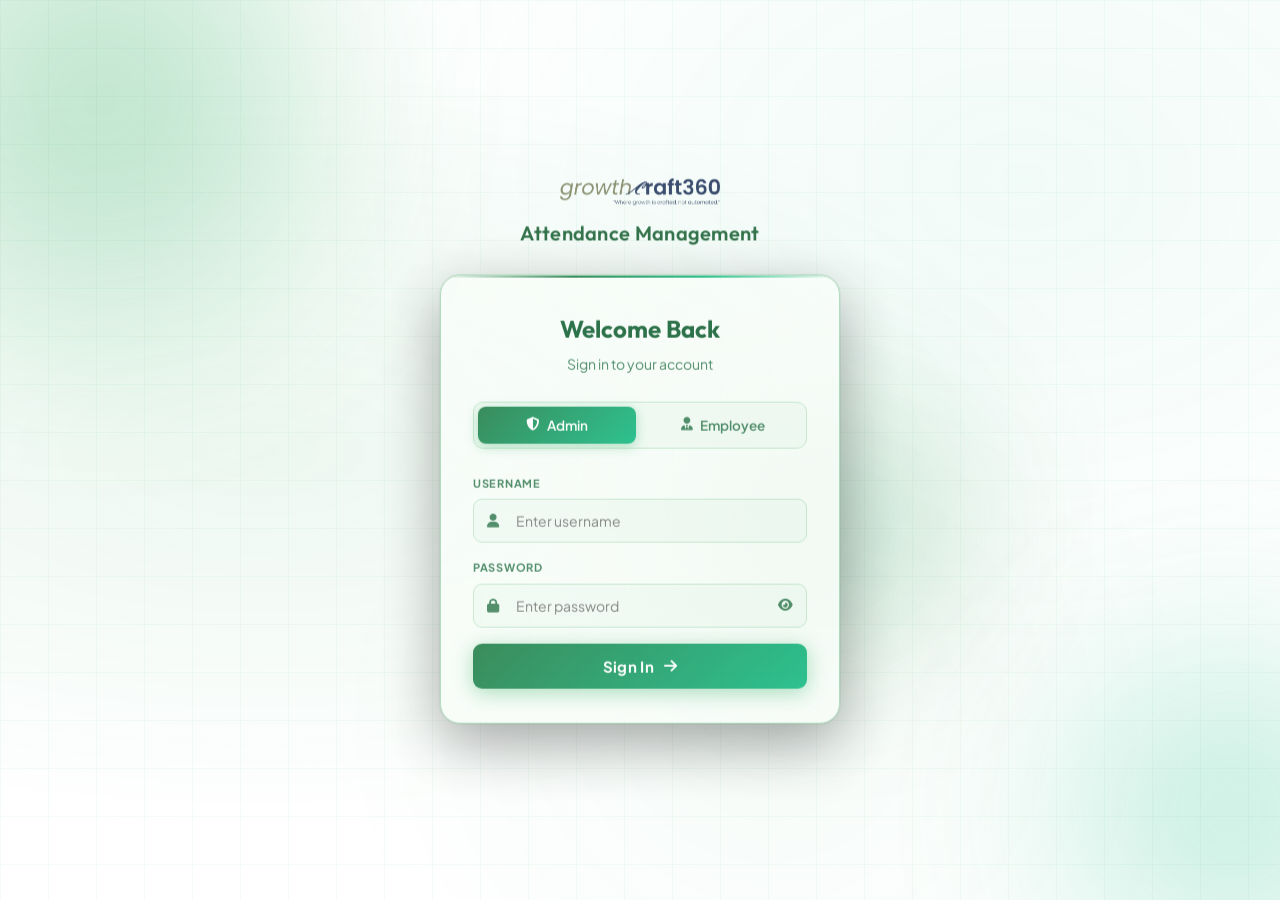
==== frontend/employee.html @ 6c8113cc "fix railway deploy" ====
<!DOCTYPE html>
<html lang="en">
<head>
  <meta charset="UTF-8"/>
  <meta name="viewport" content="width=device-width, initial-scale=1.0"/>
  <title>GrowthCraft360 — Employee Dashboard</title>
  <link rel="stylesheet" href="css/style.css"/>
  <link rel="stylesheet" href="css/dashboard.css"/>
  <link rel="stylesheet" href="css/employee.css"/>
  <link href="https://fonts.googleapis.com/css2?family=Plus+Jakarta+Sans:wght@300;400;500;600;700;800&family=Outfit:wght@400;500;600;700;800&display=swap" rel="stylesheet"/>
  <link rel="stylesheet" href="https://cdnjs.cloudflare.com/ajax/libs/font-awesome/6.5.0/css/all.min.css"/>
</head>
<body>

<div class="app-layout">
  <!-- Sidebar -->
  <aside class="sidebar" id="sidebar">
    <div class="sidebar-header">
      <div class="sidebar-logo">
        <img src="./images/websitelogo.webp" style="width:100%;max-width:150px;object-fit:contain;">
      </div>
      <button class="sidebar-toggle" onclick="toggleSidebar()"><i class="fa-solid fa-bars"></i></button>
    </div>

    <div class="sidebar-user">
      <div class="user-avatar" id="sb-avatar">E</div>
      <div class="user-info">
        <div class="user-name" id="sb-name">Employee</div>
        <div class="user-role"><i class="fa-solid fa-user-tie"></i> <span id="sb-dept">Staff</span></div>
      </div>
    </div>

    <nav class="sidebar-nav">
      <div class="nav-section-label">My Workspace</div>
      <a class="nav-item active" data-page="dashboard" onclick="showPage('dashboard',this)">
        <i class="fa-solid fa-house"></i><span>Dashboard</span>
      </a>
      <a class="nav-item" data-page="attendance" onclick="showPage('attendance',this)">
        <i class="fa-solid fa-clock-rotate-left"></i><span>My Attendance</span>
      </a>
      <a class="nav-item" data-page="leaves" onclick="showPage('leaves',this)">
        <i class="fa-solid fa-calendar-days"></i><span>My Leaves</span>
      </a>
      <a class="nav-item" data-page="profile" onclick="showPage('profile',this)">
        <i class="fa-solid fa-id-card"></i><span>My Profile</span>
      </a>
      <div class="nav-section-label">Account</div>
      <a class="nav-item" onclick="doLogout()">
        <i class="fa-solid fa-right-from-bracket"></i><span>Logout</span>
      </a>
    </nav>
  </aside>

  <!-- Main Content -->
  <div class="main-content">
    <header class="topbar">
      <div class="topbar-left">
        <button class="mobile-menu-btn" onclick="toggleSidebar()"><i class="fa-solid fa-bars"></i></button>
        <div class="page-breadcrumb"><span id="page-title">Dashboard</span></div>
      </div>
      <div class="topbar-right">
        <div class="topbar-date"><i class="fa-regular fa-calendar"></i> <span id="topbar-date"></span></div>
        <div class="topbar-time"><i class="fa-regular fa-clock"></i> <span id="topbar-time"></span></div>
        <div class="topbar-avatar" id="topbar-av">E</div>
      </div>
    </header>

    <div class="content-area">

      <!-- ====== DASHBOARD PAGE ====== -->
      <div class="page active" id="page-dashboard">
        <div class="page-heading">
          <div>
            <h1>Good <span class="heading-accent" id="greeting-time">Morning</span></h1>
            <p id="greeting-name">Welcome back!</p>
          </div>
        </div>

        <!-- Clock-in Card -->
        <div class="clockin-hero">
          <div class="clockin-left">
            <div class="live-clock" id="live-clock">00:00:00</div>
            <div class="live-date" id="live-date"></div>

            <div class="clockin-actions">
              <button class="clock-btn checkin" id="btn-checkin" onclick="doCheckIn()">
                <i class="fa-solid fa-right-to-bracket"></i>
                <span>Check In</span>
              </button>
              <button class="clock-btn checkout disabled" id="btn-checkout" onclick="doCheckOut()">
                <i class="fa-solid fa-right-from-bracket"></i>
                <span>Check Out</span>
              </button>
            </div>

            <div class="break-actions">
              <button class="break-btn start-break disabled" id="btn-lunch-in" onclick="doLunchIn()" style="background:#f59e0b;border-color:#f59e0b;color:#fff">
                <i class="fa-solid fa-utensils"></i> Lunch In
              </button>
              <button class="break-btn end-break disabled" id="btn-lunch-out" onclick="doLunchOut()" style="background:#22c55e;border-color:#22c55e;color:#fff">
                <i class="fa-solid fa-utensils"></i> Lunch Out
              </button>
            </div>


          </div>

          <div class="clockin-right">
            <div class="today-stats">
              <div class="today-stat">
                <i class="fa-solid fa-right-to-bracket"></i>
                <div>
                  <div class="ts-label">Check In</div>
                  <div class="ts-value" id="today-checkin">—</div>
                </div>
              </div>
              <div class="today-stat">
                <i class="fa-solid fa-right-from-bracket"></i>
                <div>
                  <div class="ts-label">Check Out</div>
                  <div class="ts-value" id="today-checkout">—</div>
                </div>
              </div>
              <div class="today-stat">
                <i class="fa-solid fa-utensils" style="color:#f59e0b"></i>
                <div>
                  <div class="ts-label">Lunch In</div>
                  <div class="ts-value" id="today-lunch-in">—</div>
                </div>
              </div>
              <div class="today-stat">
                <i class="fa-solid fa-utensils" style="color:#22c55e"></i>
                <div>
                  <div class="ts-label">Lunch Out</div>
                  <div class="ts-value" id="today-lunch-out">—</div>
                </div>
              </div>
              <div class="today-stat">
                <i class="fa-solid fa-business-time"></i>
                <div>
                  <div class="ts-label">Working Hours</div>
                  <div class="ts-value" id="today-hours">0h 0m</div>
                </div>
              </div>
            </div>

            <div class="status-pill-wrap">
              <div class="status-pill" id="status-pill">
                <span class="status-dot"></span>
                <span id="status-text">Not Checked In</span>
              </div>
            </div>
          </div>
        </div>

        <!-- This Month Stats -->
        <div class="stats-row">
          <div class="stat-card" style="--accent:#6366f1">
            <div class="stat-icon"><i class="fa-solid fa-calendar-check"></i></div>
            <div class="stat-body">
              <div class="stat-value" id="month-present">0</div>
              <div class="stat-label">Days Present</div>
            </div>
          </div>
          <div class="stat-card" style="--accent:#ef4444">
            <div class="stat-icon"><i class="fa-solid fa-calendar-xmark"></i></div>
            <div class="stat-body">
              <div class="stat-value" id="month-absent">0</div>
              <div class="stat-label">Days Absent</div>
            </div>
          </div>
          <div class="stat-card" style="--accent:#22c55e">
            <div class="stat-icon"><i class="fa-solid fa-clock"></i></div>
            <div class="stat-body">
              <div class="stat-value" id="month-hours">0h</div>
              <div class="stat-label">Total Hours</div>
            </div>
          </div>
          <div class="stat-card" style="--accent:#f59e0b">
            <div class="stat-icon"><i class="fa-solid fa-umbrella-beach"></i></div>
            <div class="stat-body">
              <div class="stat-value" id="month-leaves">0</div>
              <div class="stat-label">Leaves Taken</div>
            </div>
          </div>
        </div>

        <!-- Recent attendance -->
        <div class="card">
          <div class="dash-card-header"><h3>Recent Attendance (Last 7 Days)</h3></div>
          <div class="table-wrap">
            <table class="data-table">
              <thead><tr><th>Date</th><th>Check In</th><th>Check Out</th><th>Lunch In</th><th>Lunch Out</th><th>Total Hours</th><th>Status</th></tr></thead>
              <tbody id="emp-recent-att"></tbody>
            </table>
          </div>
        </div>
      </div>

      <!-- ====== MY ATTENDANCE PAGE ====== -->
      <div class="page" id="page-attendance">
        <div class="page-heading">
          <h1>My <span class="heading-accent">Attendance</span></h1>
          <button class="btn-outline" onclick="exportMyAttendance()"><i class="fa-solid fa-download"></i> Export</button>
        </div>
        <div class="toolbar">
          <input type="date" class="date-input" id="my-att-from"/>
          <span style="color:var(--text-muted)">to</span>
          <input type="date" class="date-input" id="my-att-to"/>
          <button class="btn-outline" onclick="renderMyAttendance()">Filter</button>
          <button class="btn-outline" onclick="resetMyAttFilter()">Reset</button>
        </div>
        <div class="card">
          <div class="table-wrap">
            <table class="data-table">
              <thead><tr><th>Date</th><th>Day</th><th>Check In</th><th>Check Out</th><th>Lunch In</th><th>Lunch Out</th><th>Net Hours</th><th>Status</th></tr></thead>
              <tbody id="my-att-tbody"></tbody>
            </table>
          </div>
        </div>
      </div>

      <!-- ====== MY LEAVES PAGE ====== -->
      <div class="page" id="page-leaves">
        <div class="page-heading">
          <h1>My <span class="heading-accent">Leaves</span></h1>
          <button class="btn-primary" onclick="openLeaveModal()"><i class="fa-solid fa-plus"></i> Apply Leave</button>
        </div>

        <div class="leave-summary-cards">
          <div class="leave-summary-card paid">
            <div class="lsc-icon"><i class="fa-solid fa-sack-dollar"></i></div>
            <div><div class="lsc-val" id="paid-leaves-taken">0</div><div class="lsc-lbl">Paid Leaves Used</div></div>
          </div>
          <div class="leave-summary-card unpaid">
            <div class="lsc-icon"><i class="fa-solid fa-sack-xmark"></i></div>
            <div><div class="lsc-val" id="unpaid-leaves-taken">0</div><div class="lsc-lbl">Unpaid Leaves Used</div></div>
          </div>
          <div class="leave-summary-card pending">
            <div class="lsc-icon"><i class="fa-solid fa-hourglass-half"></i></div>
            <div><div class="lsc-val" id="pending-leaves-count">0</div><div class="lsc-lbl">Pending Requests</div></div>
          </div>
        </div>

        <div class="card">
          <div class="table-wrap">
            <table class="data-table">
              <thead><tr><th>Type</th><th>From</th><th>To</th><th>Days</th><th>Reason</th><th>Applied On</th><th>Status</th></tr></thead>
              <tbody id="my-leaves-tbody"></tbody>
            </table>
          </div>
        </div>
      </div>

      <!-- ====== PROFILE PAGE ====== -->
      <div class="page" id="page-profile">
        <div class="page-heading">
          <h1>My <span class="heading-accent">Profile</span></h1>
        </div>
        <div class="profile-card">
          <div class="profile-avatar-section">
            <div class="profile-avatar" id="profile-av">E</div>
            <div class="profile-name" id="profile-name">—</div>
            <div class="profile-dept" id="profile-dept">—</div>
          </div>
          <div class="profile-details">
            <div class="profile-row"><span class="pr-label"><i class="fa-solid fa-user"></i> Username</span><span class="pr-value" id="profile-username">—</span></div>
            <div class="profile-row"><span class="pr-label"><i class="fa-solid fa-envelope"></i> Email</span><span class="pr-value" id="profile-email">—</span></div>
            <div class="profile-row"><span class="pr-label"><i class="fa-solid fa-building"></i> Department</span><span class="pr-value" id="profile-dept2">—</span></div>
            <div class="profile-row"><span class="pr-label"><i class="fa-solid fa-indian-rupee-sign"></i> Salary</span><span class="pr-value" id="profile-salary">—</span></div>
            <div class="profile-row"><span class="pr-label"><i class="fa-solid fa-calendar"></i> Join Date</span><span class="pr-value" id="profile-join">—</span></div>
          </div>
        </div>

        <!-- Document Upload Section -->
        <div class="card doc-upload-card" style="margin-top:20px">
          <div class="dash-card-header" style="margin-bottom:20px">
            <h3><i class="fa-solid fa-folder-open" style="color:var(--primary-light);margin-right:8px"></i>My Documents</h3>
            <span style="font-size:12px;color:var(--text-muted)">Upload your verification documents</span>
          </div>
          <div class="doc-upload-grid">
            <div class="doc-upload-item" id="doc-aadhar">
              <div class="doc-icon"><i class="fa-solid fa-id-card"></i></div>
              <div class="doc-info">
                <div class="doc-label">Aadhaar Card</div>
                <div class="doc-status" id="status-aadhar">Not uploaded</div>
              </div>
              <div class="doc-actions">
                <label class="doc-upload-btn" for="file-aadhar"><i class="fa-solid fa-upload"></i> Upload</label>
                <input type="file" id="file-aadhar" accept=".pdf,.jpg,.jpeg,.png" style="display:none" onchange="uploadDocument('aadhar', this)"/>
                <a class="doc-view-btn" id="view-aadhar" href="#" target="_blank" style="display:none"><i class="fa-solid fa-eye"></i> View</a>
              </div>
            </div>
            <div class="doc-upload-item" id="doc-pan">
              <div class="doc-icon"><i class="fa-solid fa-credit-card"></i></div>
              <div class="doc-info">
                <div class="doc-label">PAN Card</div>
                <div class="doc-status" id="status-pan">Not uploaded</div>
              </div>
              <div class="doc-actions">
                <label class="doc-upload-btn" for="file-pan"><i class="fa-solid fa-upload"></i> Upload</label>
                <input type="file" id="file-pan" accept=".pdf,.jpg,.jpeg,.png" style="display:none" onchange="uploadDocument('pan', this)"/>
                <a class="doc-view-btn" id="view-pan" href="#" target="_blank" style="display:none"><i class="fa-solid fa-eye"></i> View</a>
              </div>
            </div>
            <div class="doc-upload-item" id="doc-marksheet">
              <div class="doc-icon"><i class="fa-solid fa-graduation-cap"></i></div>
              <div class="doc-info">
                <div class="doc-label">Graduation Marksheet</div>
                <div class="doc-status" id="status-marksheet">Not uploaded</div>
              </div>
              <div class="doc-actions">
                <label class="doc-upload-btn" for="file-marksheet"><i class="fa-solid fa-upload"></i> Upload</label>
                <input type="file" id="file-marksheet" accept=".pdf,.jpg,.jpeg,.png" style="display:none" onchange="uploadDocument('marksheet', this)"/>
                <a class="doc-view-btn" id="view-marksheet" href="#" target="_blank" style="display:none"><i class="fa-solid fa-eye"></i> View</a>
              </div>
            </div>
            <div class="doc-upload-item" id="doc-passbook">
              <div class="doc-icon"><i class="fa-solid fa-book-open"></i></div>
              <div class="doc-info">
                <div class="doc-label">Bank Passbook</div>
                <div class="doc-status" id="status-passbook">Not uploaded</div>
              </div>
              <div class="doc-actions">
                <label class="doc-upload-btn" for="file-passbook"><i class="fa-solid fa-upload"></i> Upload</label>
                <input type="file" id="file-passbook" accept=".pdf,.jpg,.jpeg,.png" style="display:none" onchange="uploadDocument('passbook', this)"/>
                <a class="doc-view-btn" id="view-passbook" href="#" target="_blank" style="display:none"><i class="fa-solid fa-eye"></i> View</a>
              </div>
            </div>
          </div>
          <p style="font-size:11.5px;color:var(--text-muted);margin-top:16px"><i class="fa-solid fa-circle-info"></i> Accepted formats: PDF, JPG, PNG. Max 5MB per file.</p>
        </div>
      </div>

    </div>
  </div>
</div>

<!-- Leave Application Modal -->
<div class="modal-overlay" id="leave-modal">
  <div class="modal">
    <div class="modal-header">
      <h3>Apply for Leave</h3>
      <button class="modal-close" onclick="closeModal('leave-modal')"><i class="fa-solid fa-xmark"></i></button>
    </div>
    <div class="modal-body">
      <div class="form-row">
        <div class="form-group">
          <label>Leave Type *</label>
          <select class="form-input" id="leave-type">
            <option value="paid">Paid Leave</option>
            <option value="unpaid">Unpaid Leave</option>
            <option value="sick">Sick Leave</option>
            <option value="casual">Casual Leave</option>
          </select>
        </div>
        <div class="form-group">
          <label>From Date *</label>
          <input type="date" class="form-input" id="leave-from" oninput="calcLeaveDays()"/>
        </div>
      </div>
      <div class="form-row">
        <div class="form-group">
          <label>To Date *</label>
          <input type="date" class="form-input" id="leave-to" oninput="calcLeaveDays()"/>
        </div>
        <div class="form-group">
          <label>Total Days</label>
          <input type="text" class="form-input" id="leave-days" readonly placeholder="Auto calculated"/>
        </div>
      </div>
      <div class="form-group">
        <label>Reason *</label>
        <textarea class="form-input" id="leave-reason" rows="3" placeholder="Briefly describe your reason..."></textarea>
      </div>
    </div>
    <div class="modal-footer">
      <button class="btn-outline" onclick="closeModal('leave-modal')">Cancel</button>
      <button class="btn-primary" onclick="submitLeave()">Submit Request</button>
    </div>
  </div>
</div>

<div class="toast" id="toast"></div>

<script src="js/db.js"></script>
<script src="js/employee.js"></script>
</body>
</html>
---- frontend/css/style.css ----
@import url('https://fonts.googleapis.com/css2?family=Plus+Jakarta+Sans:wght@300;400;500;600;700;800&family=Outfit:wght@400;500;600;700;800&display=swap');

*, *::before, *::after { margin: 0; padding: 0; box-sizing: border-box; }

:root {
  /* ── Brand ── */
  --brand-forest:  #113023;
  --brand-green:   #1c7a43;
  --brand-emerald: #10b981;
  --brand-mint:    #4ade80;

  /* ── Surfaces (built on #113023) ── */
  --bg:       #ffffff;
  --surface:  #f8fdf9;
  --surface2: #f0faf3;
  --surface3: #e6f7ec;
  --border:   #c3e6cb;
  --border2:  #a8d5b5;

  /* ── Primary accent ── */
  --primary:       #1c7a43;
  --primary-light: #4ade80;
  --primary-dim:   rgba(28,122,67,0.18);
  --primary-glow:  rgba(28,122,67,0.28);

  /* ── Semantic colors ── */
  --green:     #22c55e;
  --green-dim: rgba(34,197,94,0.13);
  --red:       #f87171;
  --red-dim:   rgba(248,113,113,0.13);
  --yellow:    #fbbf24;
  --yellow-dim:rgba(251,191,36,0.13);
  --cyan:      #34d399;
  --blue:      #60a5fa;
  --blue-dim:  rgba(96,165,250,0.13);
  --orange:    #fb923c;

  /* ── Typography — #fff as base ── */
  --text:       #0d5c2e;
  --text-muted: #3a7d55;
  --text-soft:  #2d6e45;

  /* ── Shape ── */
  --radius:    14px;
  --radius-sm: 9px;

  /* ── Shadows ── */
  --shadow:       0 4px 24px rgba(0,0,0,0.55);
  --shadow-sm:    0 2px 8px rgba(0,0,0,0.35);
  --shadow-green: 0 4px 20px rgba(28,122,67,0.4);

  /* ── Fonts ── */
  --font-display: 'Outfit', sans-serif;
  --font-body:    'Plus Jakarta Sans', sans-serif;
  --sidebar-w:    248px;
}

html { font-size: 15px; }

body {
  font-family: var(--font-body);
  background: var(--bg);
  color: var(--text);
  line-height: 1.6;
  -webkit-font-smoothing: antialiased;
}

::-webkit-scrollbar { width: 5px; height: 5px; }
::-webkit-scrollbar-track { background: transparent; }
::-webkit-scrollbar-thumb { background: var(--border2); border-radius: 3px; }
::-webkit-scrollbar-thumb:hover { background: var(--primary); }

/* ── Buttons ── */
.btn-primary {
  display: inline-flex; align-items: center; gap: 8px;
  background: linear-gradient(135deg, var(--brand-green), var(--brand-emerald));
  color: #fff; border: none; padding: 10px 20px; border-radius: var(--radius-sm);
  font-family: var(--font-body); font-size: 13.5px; font-weight: 600;
  cursor: pointer; transition: all 0.2s;
  box-shadow: 0 2px 12px rgba(28,122,67,0.35);
}
.btn-primary:hover { transform: translateY(-1px); box-shadow: var(--shadow-green); filter: brightness(1.1); }

.btn-outline {
  display: inline-flex; align-items: center; gap: 8px;
  background: transparent; color: var(--text-soft);
  border: 1px solid var(--border2); padding: 9px 18px; border-radius: var(--radius-sm);
  font-family: var(--font-body); font-size: 13.5px; font-weight: 500;
  cursor: pointer; transition: all 0.2s;
}
.btn-outline:hover { background: var(--surface2); color: var(--text); border-color: var(--primary); }
.btn-sm { padding: 6px 12px !important; font-size: 12px !important; }

/* ── Forms ── */
.form-input {
  width: 100%; background: var(--surface2); border: 1px solid var(--border);
  color: var(--text); padding: 10px 14px; border-radius: var(--radius-sm);
  font-family: var(--font-body); font-size: 13.5px; outline: none; transition: border 0.2s;
}
.form-input:focus { border-color: var(--primary); box-shadow: 0 0 0 3px var(--primary-dim); }
textarea.form-input { resize: vertical; min-height: 80px; }
select.form-input { cursor: pointer; }

.form-group { margin-bottom: 16px; }
.form-group label { display: block; font-size: 11px; font-weight: 700; color: var(--text-muted); text-transform: uppercase; letter-spacing: 0.7px; margin-bottom: 7px; }
.form-row { display: grid; grid-template-columns: 1fr 1fr; gap: 16px; }

/* ── Card ── */
.card {
  background: var(--surface); border: 1px solid var(--border);
  border-radius: var(--radius); padding: 24px; margin-bottom: 20px;
}

/* ── Table ── */
.table-wrap { overflow-x: auto; }
.data-table { width: 100%; border-collapse: collapse; font-size: 13.5px; }
.data-table th {
  background: var(--surface2); color: var(--text-muted);
  padding: 11px 14px; text-align: left; font-size: 11px;
  text-transform: uppercase; letter-spacing: 0.7px; font-weight: 700; white-space: nowrap;
}
.data-table th:first-child { border-radius: 8px 0 0 8px; }
.data-table th:last-child  { border-radius: 0 8px 8px 0; }
.data-table td { padding: 13px 14px; border-bottom: 1px solid var(--border); vertical-align: middle; color: var(--text); }
.data-table tr:last-child td { border-bottom: none; }
.data-table tr:hover td { background: rgba(28,122,67,0.05); }
.data-table .empty-row td { text-align: center; color: var(--text-muted); padding: 40px; font-size: 14px; }

/* ── Badges ── */
.badge {
  display: inline-flex; align-items: center; gap: 5px;
  padding: 4px 10px; border-radius: 20px;
  font-size: 11.5px; font-weight: 600; white-space: nowrap;
}
.badge-present  { background: var(--green-dim);   color: var(--green); }
.badge-absent   { background: var(--red-dim);     color: var(--red); }
.badge-pending  { background: var(--yellow-dim);  color: var(--yellow); }
.badge-approved { background: var(--green-dim);   color: var(--green); }
.badge-rejected { background: var(--red-dim);     color: var(--red); }
.badge-paid     { background: var(--primary-dim); color: var(--primary-light); }
.badge-unpaid   { background: var(--red-dim);     color: var(--red); }
.badge-sick     { background: rgba(52,211,153,0.13); color: var(--cyan); }
.badge-casual   { background: var(--yellow-dim);  color: var(--yellow); }
.badge-late     { background: var(--yellow-dim);  color: var(--yellow); }
.badge-half     { background: var(--blue-dim);    color: var(--blue); }

/* ── Toolbar ── */
.toolbar { display: flex; align-items: center; gap: 12px; flex-wrap: wrap; margin-bottom: 20px; }
.search-wrap {
  display: flex; align-items: center; gap: 10px;
  background: var(--surface); border: 1px solid var(--border);
  border-radius: var(--radius-sm); padding: 9px 14px; flex: 1; min-width: 200px;
  transition: border-color 0.2s;
}
.search-wrap:focus-within { border-color: var(--primary); box-shadow: 0 0 0 3px var(--primary-dim); }
.search-wrap i { color: var(--text-muted); font-size: 13px; }
.search-wrap input { background: transparent; border: none; color: var(--text); outline: none; font-family: var(--font-body); font-size: 13.5px; width: 100%; }
.search-wrap input::placeholder { color: var(--text-muted); }
.filter-sel  { background: var(--surface); border: 1px solid var(--border); color: var(--text); padding: 9px 14px; border-radius: var(--radius-sm); font-family: var(--font-body); font-size: 13.5px; outline: none; cursor: pointer; }
.filter-sel:focus { border-color: var(--primary); }
.date-input  { background: var(--surface); border: 1px solid var(--border); color: var(--text); padding: 9px 14px; border-radius: var(--radius-sm); font-family: var(--font-body); font-size: 13.5px; outline: none; }
.date-input:focus { border-color: var(--primary); }

/* ── Modal ── */
.modal-overlay {
  display: none; position: fixed; inset: 0;
  background: rgba(0,0,0,0.8); backdrop-filter: blur(8px);
  z-index: 1000; align-items: center; justify-content: center;
}
.modal-overlay.open { display: flex; }
.modal {
  background: var(--surface); border: 1px solid var(--border2);
  border-radius: 18px; width: 520px; max-width: 95vw;
  max-height: 90vh; overflow-y: auto;
  animation: modalIn 0.25s ease;
  box-shadow: 0 20px 60px rgba(0,0,0,0.65), 0 0 0 1px rgba(28,122,67,0.12);
}
@keyframes modalIn { from { opacity:0; transform: scale(0.94) translateY(10px); } to { opacity:1; transform: scale(1) translateY(0); } }
.modal-header { display: flex; align-items: center; justify-content: space-between; padding: 20px 24px; border-bottom: 1px solid var(--border); }
.modal-header h3 { font-family: var(--font-display); font-size: 17px; font-weight: 700; color: var(--text); }
.modal-close { background: var(--surface2); border: none; color: var(--text-muted); width: 32px; height: 32px; border-radius: 50%; cursor: pointer; font-size: 14px; transition: all 0.2s; }
.modal-close:hover { background: var(--red-dim); color: var(--red); }
.modal-body { padding: 24px; }
.modal-footer { display: flex; gap: 10px; justify-content: flex-end; padding: 16px 24px; border-top: 1px solid var(--border); }

/* ── Toast ── */
.toast {
  position: fixed; bottom: 28px; right: 28px;
  background: var(--surface3); border: 1px solid var(--border2);
  color: var(--text); padding: 14px 20px; border-radius: 12px;
  font-size: 14px; font-weight: 500;
  transform: translateY(20px); opacity: 0; pointer-events: none;
  transition: all 0.3s; z-index: 9999;
  display: flex; align-items: center; gap: 10px;
  box-shadow: 0 8px 30px rgba(0,0,0,0.45);
}
.toast.show { transform: translateY(0); opacity: 1; }
.toast.success { border-left: 3px solid var(--green); }
.toast.error   { border-left: 3px solid var(--red); }
.toast.info    { border-left: 3px solid var(--primary-light); }

/* ── Action buttons ── */
.action-btns { display: flex; gap: 6px; }
.action-btn {
  width: 30px; height: 30px; border-radius: 6px; border: none;
  display: flex; align-items: center; justify-content: center;
  cursor: pointer; font-size: 12px; transition: all 0.2s;
}
.action-btn.edit    { background: var(--primary-dim);  color: var(--primary-light); }
.action-btn.edit:hover    { background: var(--primary); color: #fff; }
.action-btn.delete  { background: var(--red-dim);      color: var(--red); }
.action-btn.delete:hover  { background: var(--red);    color: #fff; }
.action-btn.approve { background: var(--green-dim);    color: var(--green); }
.action-btn.approve:hover { background: var(--green);  color: #fff; }
.action-btn.reject  { background: var(--red-dim);      color: var(--red); }
.action-btn.reject:hover  { background: var(--red);    color: #fff; }

@keyframes fadeSlide { from { opacity: 0; transform: translateY(12px); } to { opacity: 1; transform: translateY(0); } }

@media (max-width: 768px) { .form-row { grid-template-columns: 1fr; } }
---- frontend/css/dashboard.css ----
/* Layout */
.app-layout { display: flex; height: 100vh; overflow: hidden; }

/* Sidebar */
.sidebar {
  width: var(--sidebar-w); min-width: var(--sidebar-w);
  background: #0d5c2e;
  border-right: 1px solid rgba(0,0,0,0.1);
  display: flex; flex-direction: column;
  transition: width 0.3s ease, min-width 0.3s ease;
  overflow: hidden; z-index: 100;
  position: relative;
}

/* Sidebar green accent top bar */
.sidebar::before {
  content: '';
  position: absolute;
  top: 0; left: 0; right: 0;
  height: 2px;
  background: linear-gradient(90deg, var(--primary), var(--brand-emerald));
  z-index: 1;
}

.sidebar.collapsed { width: 68px; min-width: 68px; }
.sidebar.collapsed .sidebar-logo span,
.sidebar.collapsed .user-info,
.sidebar.collapsed .nav-section-label,
.sidebar.collapsed .nav-item span,
.sidebar.collapsed .nav-badge { display: none; }
.sidebar.collapsed .nav-item { justify-content: center; padding: 12px; }
.sidebar.collapsed .sidebar-user { padding: 12px; justify-content: center; }

.sidebar-header {
  display: flex; align-items: center; justify-content: space-between;
  padding: 16px; border-bottom: 1px solid rgba(255,255,255,0.07);
  min-height: 68px;
}
.sidebar-logo {
  display: flex; align-items: center; gap: 10px;
  font-family: var(--font-display); font-size: 17px; font-weight: 800;
  color: var(--primary-light);
  flex: 1; overflow: hidden;
}
.sidebar-logo img { width: 100%; max-width: 150px; display: block; object-fit: contain; }
.sidebar-toggle {
  background: transparent; border: none; color: rgba(255,255,255,0.5);
  cursor: pointer; padding: 7px; border-radius: 7px; font-size: 14px;
  transition: all 0.2s; flex-shrink: 0;
}
.sidebar-toggle:hover { background: rgba(255,255,255,0.1); color: #fff; }

.sidebar-user {
  display: flex; align-items: center; gap: 12px;
  padding: 14px 16px; border-bottom: 1px solid rgba(255,255,255,0.07);
}
.user-avatar {
  width: 38px; height: 38px; min-width: 38px;
  background: linear-gradient(135deg, var(--primary), var(--brand-emerald));
  border-radius: 10px; display: flex; align-items: center; justify-content: center;
  font-family: var(--font-display); font-size: 15px; font-weight: 700; color: #fff;
  box-shadow: 0 3px 10px rgba(28,122,67,0.4);
}
.user-name { font-size: 13.5px; font-weight: 700; color: #fff; white-space: nowrap; overflow: hidden; text-overflow: ellipsis; max-width: 140px; }
.user-role { font-size: 11px; color: rgba(255,255,255,0.48); display: flex; align-items: center; gap: 5px; margin-top: 2px; }
.user-role i { color: var(--primary-light); }

.sidebar-nav { flex: 1; overflow-y: auto; padding: 12px 10px; display: flex; flex-direction: column; gap: 2px; }
.nav-section-label { font-size: 10px; font-weight: 700; text-transform: uppercase; letter-spacing: 1.2px; color: rgba(255,255,255,0.35); padding: 12px 10px 5px; margin-top: 4px; white-space: nowrap; }
.nav-item {
  display: flex; align-items: center; gap: 12px;
  padding: 10px 12px; border-radius: 10px;
  color: rgba(255,255,255,0.55); font-size: 13.5px; font-weight: 500;
  cursor: pointer; transition: all 0.2s; text-decoration: none;
  white-space: nowrap; position: relative;
}
.nav-item:hover { background: rgba(255,255,255,0.07); color: #fff; }
.nav-item.active {
  background: rgba(74,222,128,0.15);
  color: var(--primary-light);
  font-weight: 600;
  border-left: 2px solid var(--primary-light);
  padding-left: 10px;
}
.nav-item i { width: 18px; text-align: center; font-size: 14px; flex-shrink: 0; }
.nav-badge {
  margin-left: auto;
  background: rgba(74,222,128,0.15); color: var(--primary-light);
  font-size: 10px; font-weight: 700; padding: 2px 7px; border-radius: 10px; min-width: 20px; text-align: center;
}
.nav-badge.pending-badge { background: var(--yellow-dim); color: var(--yellow); }

/* Sidebar bottom branding */
.sidebar-bottom {
  padding: 14px 16px;
  border-top: 1px solid rgba(255,255,255,0.07);
  font-size: 11px;
  color: rgba(255,255,255,0.35);
  text-align: center;
}
.sidebar-bottom span { color: var(--primary-light); font-weight: 600; }

/* Main Content */
.main-content { flex: 1; display: flex; flex-direction: column; overflow: hidden; }

.topbar {
  display: flex; align-items: center; justify-content: space-between;
  padding: 0 24px; height: 68px; min-height: 68px;
  background: var(--surface); border-bottom: 1px solid var(--border);
}
.topbar-left { display: flex; align-items: center; gap: 14px; }
.mobile-menu-btn { display: none; background: transparent; border: none; color: var(--text-muted); cursor: pointer; font-size: 18px; }
.page-breadcrumb { font-family: var(--font-display); font-size: 16px; font-weight: 700; color: #fff; }
.topbar-right { display: flex; align-items: center; gap: 16px; }
.topbar-date, .topbar-time {
  display: flex; align-items: center; gap: 7px;
  font-size: 13px; color: var(--text-soft);
  background: var(--surface2); padding: 6px 12px; border-radius: 8px;
  border: 1px solid var(--border);
}
.topbar-date i, .topbar-time i { color: var(--primary-light); }
.topbar-avatar {
  width: 36px; height: 36px;
  background: linear-gradient(135deg, var(--primary), var(--brand-emerald));
  border-radius: 10px; display: flex; align-items: center; justify-content: center;
  font-family: var(--font-display); font-size: 14px; font-weight: 700; color: #fff; cursor: pointer;
  box-shadow: 0 2px 8px rgba(22,163,74,0.3);
  transition: transform 0.2s;
}
.topbar-avatar:hover { transform: scale(1.05); }

.content-area { flex: 1; overflow-y: auto; padding: 28px; background: var(--bg); }

/* Pages */
.page { display: none; animation: fadeSlide 0.3s ease; }
.page.active { display: block; }

.page-heading {
  display: flex; align-items: flex-start; justify-content: space-between;
  margin-bottom: 28px; gap: 16px;
}
.page-heading h1 { font-family: var(--font-display); font-size: 24px; font-weight: 800; line-height: 1.2; color: #0d5c2e; }
.heading-accent { color: var(--primary-light); }
.page-heading p { color: var(--text-muted); font-size: 13.5px; margin-top: 4px; }

/* Stats Row */
.stats-row {
  display: grid; grid-template-columns: repeat(4, 1fr);
  gap: 16px; margin-bottom: 24px;
}
.stats-row.mini .stat-card { padding: 14px 18px; }
.stat-card {
  background: var(--surface); border: 1px solid var(--border);
  border-radius: var(--radius); padding: 20px;
  display: flex; align-items: center; gap: 16px;
  border-left: 3px solid var(--accent, var(--primary));
  transition: transform 0.2s, box-shadow 0.2s;
  position: relative; overflow: hidden;
}
.stat-card::after {
  content: '';
  position: absolute; top: 0; right: 0;
  width: 80px; height: 80px;
  background: radial-gradient(circle at top right, rgba(from var(--accent, #16a34a) r g b / 0.06) 0%, transparent 70%);
  pointer-events: none;
}
.stat-card:hover { transform: translateY(-2px); box-shadow: var(--shadow); }
.stat-icon {
  width: 48px; height: 48px; border-radius: 12px;
  background-color: color-mix(in srgb, var(--accent, var(--primary)) 12%, transparent);
  display: flex; align-items: center; justify-content: center;
  font-size: 20px; color: var(--accent, var(--primary));
  flex-shrink: 0;
}
.stat-value { font-family: var(--font-display); font-size: 28px; font-weight: 800; line-height: 1; }
.stat-label { font-size: 12px; color: var(--text-muted); margin-top: 5px; font-weight: 500; }
.stat-trend { margin-left: auto; font-size: 14px; }
.stat-trend.up { color: var(--green); }
.stat-trend.down { color: var(--red); }

/* Dashboard Grid */
.dashboard-grid {
  display: grid;
  grid-template-columns: 1fr 280px;
  grid-template-rows: auto auto;
  gap: 20px;
}
.dash-card { background: var(--surface); border: 1px solid var(--border); border-radius: var(--radius); padding: 22px; }
.dash-card.wide { grid-column: 1; grid-row: 1 / span 2; }
.dash-card-header { display: flex; align-items: center; justify-content: space-between; margin-bottom: 18px; }
.dash-card-header h3 { font-family: var(--font-display); font-size: 15px; font-weight: 700; }
.dash-card-header span { font-size: 12px; color: var(--text-muted); }

/* Donut chart */
.donut-wrap { position: relative; width: 140px; height: 140px; margin: 0 auto 16px; }
.donut { transform: rotate(-90deg); }
.donut-bg { fill: none; stroke: var(--surface2); stroke-width: 12; }
.donut-fill { fill: none; stroke: var(--primary); stroke-width: 12; stroke-linecap: round; transition: stroke-dasharray 1s ease; }
.donut-center { position: absolute; inset: 0; display: flex; flex-direction: column; align-items: center; justify-content: center; }
.donut-pct { font-family: var(--font-display); font-size: 24px; font-weight: 800; color: var(--primary-light); }
.donut-sub { font-size: 11px; color: var(--text-muted); }
.donut-legend { display: flex; justify-content: center; gap: 20px; }
.leg-item { display: flex; align-items: center; gap: 6px; font-size: 12px; color: var(--text-muted); }
.leg-dot { width: 8px; height: 8px; border-radius: 2px; }
.leg-dot.present { background: var(--primary); }
.leg-dot.absent { background: var(--red); }

/* Activity list */
.activity-list { display: flex; flex-direction: column; gap: 8px; }
.activity-item {
  display: flex; align-items: center; justify-content: space-between;
  padding: 10px 12px; background: var(--surface2); border-radius: 10px;
  font-size: 13px; border: 1px solid var(--border);
  transition: border-color 0.2s;
}
.activity-item:hover { border-color: var(--primary-dim); }
.activity-name { font-weight: 600; }
.activity-meta { font-size: 11.5px; color: var(--text-muted); margin-top: 2px; }

/* Leave tabs */
.leave-tabs { display: flex; gap: 8px; margin-bottom: 20px; flex-wrap: wrap; }
.ltab {
  padding: 8px 18px; border-radius: 8px; border: 1px solid var(--border);
  background: transparent; color: var(--text-muted);
  font-family: var(--font-body); font-size: 13px; font-weight: 500; cursor: pointer;
  transition: all 0.2s;
}
.ltab.active { background: var(--primary-dim); border-color: var(--primary); color: var(--primary-light); }

/* Employee avatar in table */
.emp-cell { display: flex; align-items: center; gap: 10px; }
.emp-av {
  width: 32px; height: 32px; border-radius: 8px;
  background: var(--primary-dim); color: var(--primary-light);
  display: flex; align-items: center; justify-content: center;
  font-size: 13px; font-weight: 700; font-family: var(--font-display);
}
.emp-cell-name { font-size: 13.5px; font-weight: 600; }
.emp-cell-dept { font-size: 11.5px; color: var(--text-muted); }

/* Mobile */
@media (max-width: 1024px) {
  .stats-row { grid-template-columns: repeat(2, 1fr); }
  .dashboard-grid { grid-template-columns: 1fr; }
  .dash-card.wide { grid-column: 1; grid-row: auto; }
}
@media (max-width: 768px) {
  .sidebar { position: fixed; height: 100vh; transform: translateX(-100%); transition: transform 0.3s; }
  .sidebar.mobile-open { transform: translateX(0); }
  .mobile-menu-btn { display: block; }
  .topbar-date { display: none; }
  .content-area { padding: 16px; }
  .stats-row { grid-template-columns: repeat(2, 1fr); gap: 12px; }
  .page-heading { flex-direction: column; align-items: flex-start; }
}

/* ===== DOCUMENT UPLOAD (shared) ===== */
.doc-upload-grid {
  display: grid;
  grid-template-columns: repeat(2, 1fr);
  gap: 14px;
}
@media (max-width: 600px) { .doc-upload-grid { grid-template-columns: 1fr; } }

.doc-upload-item {
  display: flex; align-items: center; gap: 14px;
  background: var(--surface2);
  border: 1px solid var(--border);
  border-radius: 12px;
  padding: 16px;
  transition: border-color 0.2s;
}
.doc-upload-item.uploaded { border-color: var(--primary); background: var(--primary-dim); }

.doc-icon {
  width: 44px; height: 44px; border-radius: 10px;
  background: var(--primary-dim);
  display: flex; align-items: center; justify-content: center;
  font-size: 18px; color: var(--primary-light);
  flex-shrink: 0;
}
.doc-info { flex: 1; min-width: 0; }
.doc-label { font-size: 13px; font-weight: 600; color: var(--text); }
.doc-status { font-size: 11.5px; color: var(--text-muted); margin-top: 3px; }
.doc-status.ok { color: var(--green); }

.doc-actions { display: flex; flex-direction: column; gap: 6px; align-items: flex-end; flex-shrink: 0; }
.doc-upload-btn {
  display: inline-flex; align-items: center; gap: 5px;
  background: var(--primary); color: #fff;
  border: none; padding: 5px 12px; border-radius: 6px;
  font-size: 12px; font-weight: 600; cursor: pointer;
  transition: filter 0.2s; white-space: nowrap;
}
.doc-upload-btn:hover { filter: brightness(1.15); }
.doc-view-btn {
  display: inline-flex; align-items: center; gap: 5px;
  background: transparent; color: var(--primary-light);
  border: 1px solid var(--primary-dim); padding: 4px 10px; border-radius: 6px;
  font-size: 11.5px; font-weight: 500; text-decoration: none;
  transition: all 0.2s; white-space: nowrap;
}
.doc-view-btn:hover { background: var(--primary-dim); }
---- frontend/css/employee.css ----
/* Clock-in Hero */
.clockin-hero {
  background: var(--surface);
  border: 1px solid var(--border);
  border-radius: 20px;
  padding: 30px 34px;
  display: grid;
  grid-template-columns: 1fr 1fr;
  gap: 36px;
  margin-bottom: 24px;
  position: relative;
  overflow: hidden;
}

/* Hero green glow */
.clockin-hero::before {
  content: '';
  position: absolute;
  top: -80px; left: -80px;
  width: 320px; height: 320px;
  background: radial-gradient(circle, rgba(22,163,74,0.08) 0%, transparent 70%);
  pointer-events: none;
}

.clockin-hero::after {
  content: '';
  position: absolute;
  bottom: -40px; right: -40px;
  width: 200px; height: 200px;
  background: radial-gradient(circle, rgba(16,185,129,0.06) 0%, transparent 70%);
  pointer-events: none;
}

/* Live Clock */
.live-clock {
  font-family: var(--font-display);
  font-size: 56px;
  font-weight: 800;
  letter-spacing: -2px;
  background: linear-gradient(135deg, var(--text) 0%, var(--primary-light) 100%);
  -webkit-background-clip: text;
  -webkit-text-fill-color: transparent;
  background-clip: text;
  line-height: 1;
  margin-bottom: 6px;
}

.live-date {
  font-size: 14px;
  color: var(--text-muted);
  margin-bottom: 28px;
  font-weight: 500;
}

.clockin-actions {
  display: flex;
  gap: 12px;
  margin-bottom: 14px;
}

.clock-btn {
  flex: 1; padding: 13px 16px;
  border: none; border-radius: 12px;
  font-family: var(--font-body); font-size: 14px; font-weight: 700;
  cursor: pointer; transition: all 0.25s;
  display: flex; align-items: center; justify-content: center; gap: 8px;
  letter-spacing: 0.2px;
}
.clock-btn.checkin {
  background: linear-gradient(135deg, #16a34a, #10b981);
  color: #fff;
  box-shadow: 0 4px 16px rgba(22,163,74,0.35);
}
.clock-btn.checkin:hover { transform: translateY(-2px); box-shadow: 0 8px 24px rgba(22,163,74,0.45); filter: brightness(1.08); }
.clock-btn.checkout {
  background: linear-gradient(135deg, #ef4444, #dc2626);
  color: #fff;
  box-shadow: 0 4px 16px rgba(239,68,68,0.3);
}
.clock-btn.checkout:hover { transform: translateY(-2px); box-shadow: 0 8px 24px rgba(239,68,68,0.4); }
.clock-btn.disabled {
  background: var(--surface2);
  color: var(--text-muted);
  cursor: not-allowed;
  box-shadow: none;
  border: 1px solid var(--border);
}
.clock-btn.disabled:hover { transform: none; box-shadow: none; filter: none; }

.break-actions { display: flex; gap: 10px; }
.break-btn {
  flex: 1; padding: 10px;
  border-radius: 10px; border: 1px solid var(--border);
  background: transparent; color: var(--text-soft);
  font-family: var(--font-body); font-size: 13px; font-weight: 600;
  cursor: pointer; transition: all 0.2s;
  display: flex; align-items: center; justify-content: center; gap: 7px;
}
.break-btn.start-break:hover { background: var(--yellow-dim); border-color: var(--yellow); color: var(--yellow); }
.break-btn.end-break { background: var(--yellow-dim); border-color: var(--yellow); color: var(--yellow); }
.break-btn.disabled { opacity: 0.4; cursor: not-allowed; }
.break-btn.disabled:hover { background: transparent; border-color: var(--border); color: var(--text-soft); }

/* Today stats */
.today-stats {
  display: grid; grid-template-columns: 1fr 1fr;
  gap: 12px; margin-bottom: 20px;
}
.today-stat {
  background: var(--surface2);
  border: 1px solid var(--border);
  border-radius: 12px; padding: 16px;
  display: flex; align-items: center; gap: 12px;
  transition: border-color 0.2s;
}
.today-stat:hover { border-color: var(--primary-dim); }
.today-stat i { font-size: 18px; color: var(--primary-light); width: 20px; text-align: center; }
.ts-label { font-size: 11px; color: var(--text-muted); text-transform: uppercase; letter-spacing: 0.5px; font-weight: 700; }
.ts-value { font-size: 17px; font-weight: 800; font-family: var(--font-display); margin-top: 2px; color: var(--text); }

/* Status Pill */
.status-pill-wrap { display: flex; justify-content: center; }
.status-pill {
  display: inline-flex; align-items: center; gap: 8px;
  background: var(--surface2);
  border: 1px solid var(--border);
  padding: 10px 22px; border-radius: 100px;
  font-size: 13.5px; font-weight: 700;
  transition: all 0.3s;
}
.status-dot {
  width: 9px; height: 9px; border-radius: 50%;
  background: var(--text-muted);
  transition: background 0.3s;
}
.status-pill.checked-in {
  border-color: var(--primary-dim);
  color: var(--primary-light);
}
.status-pill.checked-in .status-dot {
  background: var(--green);
  box-shadow: 0 0 10px rgba(34,197,94,0.6);
  animation: pulse 2s infinite;
}
.status-pill.on-break .status-dot { background: var(--yellow); box-shadow: 0 0 10px rgba(251,191,36,0.5); }
.status-pill.checked-out .status-dot { background: var(--red); }

@keyframes pulse {
  0%, 100% { opacity: 1; transform: scale(1); }
  50% { opacity: 0.6; transform: scale(0.8); }
}

/* Leave summary cards */
.leave-summary-cards {
  display: grid; grid-template-columns: repeat(3, 1fr);
  gap: 14px; margin-bottom: 20px;
}
.leave-summary-card {
  background: var(--surface); border: 1px solid var(--border);
  border-radius: var(--radius); padding: 18px 20px;
  display: flex; align-items: center; gap: 14px;
  transition: transform 0.2s;
}
.leave-summary-card:hover { transform: translateY(-2px); }
.leave-summary-card.paid { border-left: 3px solid var(--primary); }
.leave-summary-card.unpaid { border-left: 3px solid var(--red); }
.leave-summary-card.pending { border-left: 3px solid var(--yellow); }
.lsc-icon { font-size: 22px; }
.leave-summary-card.paid .lsc-icon { color: var(--primary-light); }
.leave-summary-card.unpaid .lsc-icon { color: var(--red); }
.leave-summary-card.pending .lsc-icon { color: var(--yellow); }
.lsc-val { font-size: 26px; font-weight: 800; font-family: var(--font-display); }
.lsc-lbl { font-size: 12px; color: var(--text-muted); font-weight: 500; }

/* Profile card */
.profile-card {
  background: var(--surface); border: 1px solid var(--border);
  border-radius: 20px; overflow: hidden;
  display: grid; grid-template-columns: 280px 1fr;
}
.profile-avatar-section {
  background: linear-gradient(160deg, rgba(22,163,74,0.12) 0%, transparent 100%);
  padding: 40px 30px; text-align: center;
  border-right: 1px solid var(--border);
  display: flex; flex-direction: column; align-items: center; gap: 10px;
}
.profile-avatar {
  width: 84px; height: 84px; border-radius: 20px;
  background: linear-gradient(135deg, var(--primary), var(--brand-emerald));
  display: flex; align-items: center; justify-content: center;
  font-family: var(--font-display); font-size: 34px; font-weight: 800; color: #fff;
  margin-bottom: 4px;
  box-shadow: 0 8px 28px rgba(22,163,74,0.4);
}
.profile-name { font-family: var(--font-display); font-size: 18px; font-weight: 800; }
.profile-dept { font-size: 13px; color: var(--primary-light); background: var(--primary-dim); padding: 4px 14px; border-radius: 20px; font-weight: 600; }
.profile-details { padding: 32px; display: flex; flex-direction: column; gap: 4px; }
.profile-row {
  display: flex; align-items: center; justify-content: space-between;
  padding: 14px 0; border-bottom: 1px solid var(--border);
}
.profile-row:last-child { border-bottom: none; }
.pr-label { font-size: 13px; color: var(--text-muted); display: flex; align-items: center; gap: 8px; }
.pr-value { font-size: 14px; font-weight: 600; }

@media (max-width: 768px) {
  .clockin-hero { grid-template-columns: 1fr; }
  .leave-summary-cards { grid-template-columns: 1fr; }
  .profile-card { grid-template-columns: 1fr; }
  .profile-avatar-section { border-right: none; border-bottom: 1px solid var(--border); padding: 30px; }
  .live-clock { font-size: 40px; }
}

/* ===== DOCUMENT UPLOAD ===== */
.doc-upload-grid {
  display: grid;
  grid-template-columns: repeat(2, 1fr);
  gap: 14px;
}
@media (max-width: 600px) { .doc-upload-grid { grid-template-columns: 1fr; } }

.doc-upload-item {
  display: flex; align-items: center; gap: 14px;
  background: var(--surface2);
  border: 1px solid var(--border);
  border-radius: 12px;
  padding: 16px;
  transition: border-color 0.2s;
}
.doc-upload-item.uploaded { border-color: var(--primary); background: var(--primary-dim); }
.doc-upload-item:hover { border-color: var(--border2); }

.doc-icon {
  width: 44px; height: 44px; border-radius: 10px;
  background: var(--primary-dim);
  display: flex; align-items: center; justify-content: center;
  font-size: 18px; color: var(--primary-light);
  flex-shrink: 0;
}
.doc-info { flex: 1; min-width: 0; }
.doc-label { font-size: 13px; font-weight: 600; color: var(--text); }
.doc-status { font-size: 11.5px; color: var(--text-muted); margin-top: 3px; }
.doc-status.ok { color: var(--green); }

.doc-actions { display: flex; flex-direction: column; gap: 6px; align-items: flex-end; flex-shrink: 0; }
.doc-upload-btn {
  display: inline-flex; align-items: center; gap: 5px;
  background: var(--primary); color: #fff;
  border: none; padding: 5px 12px; border-radius: 6px;
  font-size: 12px; font-weight: 600; cursor: pointer;
  transition: filter 0.2s; white-space: nowrap;
}
.doc-upload-btn:hover { filter: brightness(1.15); }
.doc-view-btn {
  display: inline-flex; align-items: center; gap: 5px;
  background: transparent; color: var(--primary-light);
  border: 1px solid var(--primary-dim); padding: 4px 10px; border-radius: 6px;
  font-size: 11.5px; font-weight: 500; text-decoration: none;
  transition: all 0.2s; white-space: nowrap;
}
.doc-view-btn:hover { background: var(--primary-dim); }
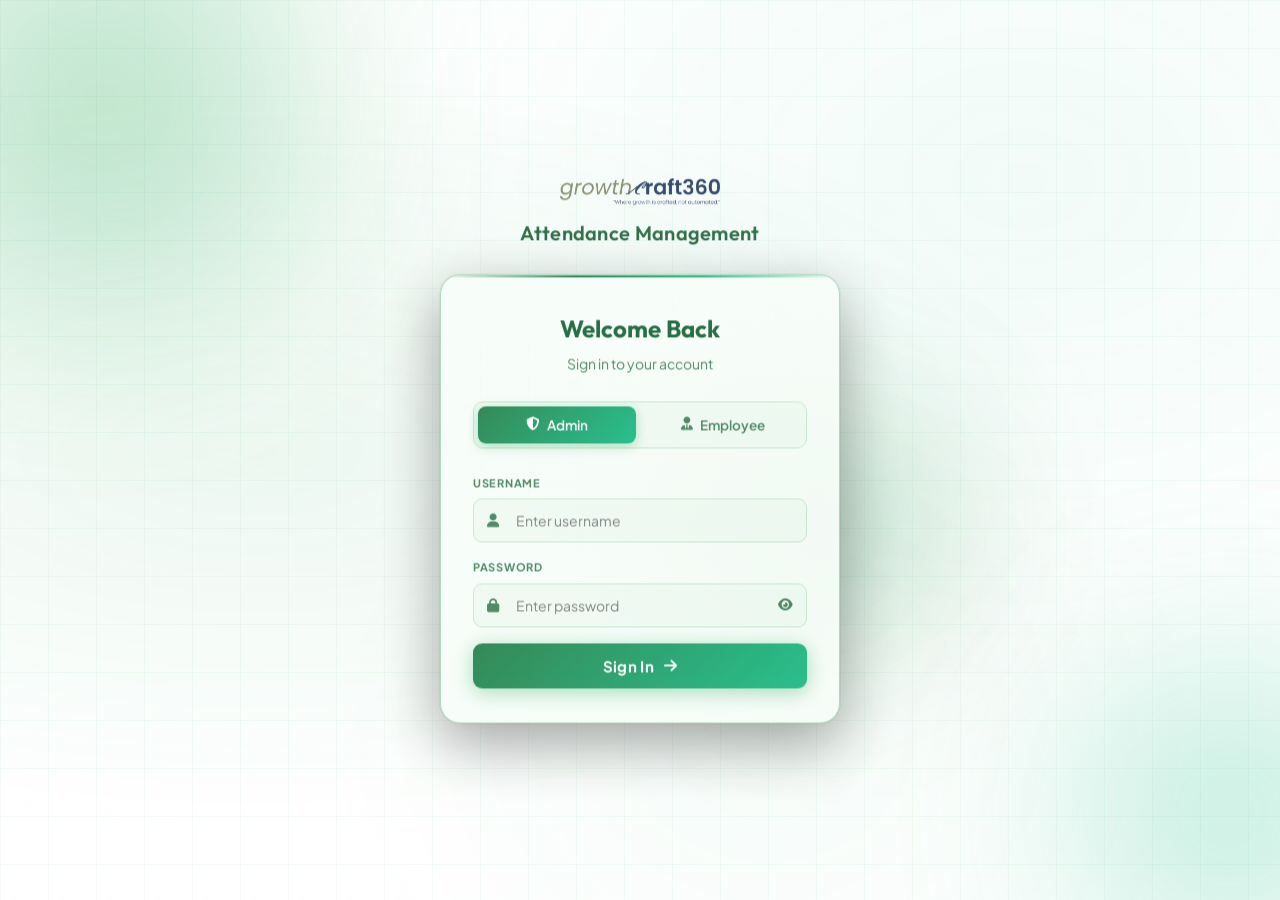
==== commit e40f4bbf: "AttendX project" ====
--- a/frontend/employee.html
+++ b/frontend/employee.html
@@ -272,64 +272,23 @@
           </div>
         </div>
 
+        <!-- Bank & KYC Details Card -->
+        <div class="card" id="profile-bank-card" style="margin-top:20px;display:none">
+          <div class="dash-card-header" style="margin-bottom:16px">
+            <h3><i class="fa-solid fa-building-columns" style="color:var(--primary-light);margin-right:8px"></i>Bank &amp; KYC Details</h3>
+          </div>
+          <div style="display:grid;grid-template-columns:1fr 1fr;gap:10px 20px">
+            <div class="profile-row" id="prow-bank-ac" style="display:none"><span class="pr-label"><i class="fa-solid fa-hashtag"></i> Account No.</span><span class="pr-value" id="profile-bank-ac">—</span></div>
+            <div class="profile-row" id="prow-bank-name" style="display:none"><span class="pr-label"><i class="fa-solid fa-building-columns"></i> Bank Name</span><span class="pr-value" id="profile-bank-name">—</span></div>
+            <div class="profile-row" id="prow-bank-branch" style="display:none"><span class="pr-label"><i class="fa-solid fa-location-dot"></i> Branch</span><span class="pr-value" id="profile-bank-branch">—</span></div>
+            <div class="profile-row" id="prow-bank-ifsc" style="display:none"><span class="pr-label"><i class="fa-solid fa-code"></i> IFSC Code</span><span class="pr-value" id="profile-bank-ifsc">—</span></div>
+            <div class="profile-row" id="prow-aadhar" style="display:none"><span class="pr-label"><i class="fa-solid fa-id-card"></i> Aadhaar No.</span><span class="pr-value" id="profile-aadhar">—</span></div>
+            <div class="profile-row" id="prow-pan" style="display:none"><span class="pr-label"><i class="fa-solid fa-credit-card"></i> PAN Card</span><span class="pr-value" id="profile-pan">—</span></div>
+          </div>
+        </div>
+
         <!-- Document Upload Section -->
-        <div class="card doc-upload-card" style="margin-top:20px">
-          <div class="dash-card-header" style="margin-bottom:20px">
-            <h3><i class="fa-solid fa-folder-open" style="color:var(--primary-light);margin-right:8px"></i>My Documents</h3>
-            <span style="font-size:12px;color:var(--text-muted)">Upload your verification documents</span>
-          </div>
-          <div class="doc-upload-grid">
-            <div class="doc-upload-item" id="doc-aadhar">
-              <div class="doc-icon"><i class="fa-solid fa-id-card"></i></div>
-              <div class="doc-info">
-                <div class="doc-label">Aadhaar Card</div>
-                <div class="doc-status" id="status-aadhar">Not uploaded</div>
-              </div>
-              <div class="doc-actions">
-                <label class="doc-upload-btn" for="file-aadhar"><i class="fa-solid fa-upload"></i> Upload</label>
-                <input type="file" id="file-aadhar" accept=".pdf,.jpg,.jpeg,.png" style="display:none" onchange="uploadDocument('aadhar', this)"/>
-                <a class="doc-view-btn" id="view-aadhar" href="#" target="_blank" style="display:none"><i class="fa-solid fa-eye"></i> View</a>
-              </div>
-            </div>
-            <div class="doc-upload-item" id="doc-pan">
-              <div class="doc-icon"><i class="fa-solid fa-credit-card"></i></div>
-              <div class="doc-info">
-                <div class="doc-label">PAN Card</div>
-                <div class="doc-status" id="status-pan">Not uploaded</div>
-              </div>
-              <div class="doc-actions">
-                <label class="doc-upload-btn" for="file-pan"><i class="fa-solid fa-upload"></i> Upload</label>
-                <input type="file" id="file-pan" accept=".pdf,.jpg,.jpeg,.png" style="display:none" onchange="uploadDocument('pan', this)"/>
-                <a class="doc-view-btn" id="view-pan" href="#" target="_blank" style="display:none"><i class="fa-solid fa-eye"></i> View</a>
-              </div>
-            </div>
-            <div class="doc-upload-item" id="doc-marksheet">
-              <div class="doc-icon"><i class="fa-solid fa-graduation-cap"></i></div>
-              <div class="doc-info">
-                <div class="doc-label">Graduation Marksheet</div>
-                <div class="doc-status" id="status-marksheet">Not uploaded</div>
-              </div>
-              <div class="doc-actions">
-                <label class="doc-upload-btn" for="file-marksheet"><i class="fa-solid fa-upload"></i> Upload</label>
-                <input type="file" id="file-marksheet" accept=".pdf,.jpg,.jpeg,.png" style="display:none" onchange="uploadDocument('marksheet', this)"/>
-                <a class="doc-view-btn" id="view-marksheet" href="#" target="_blank" style="display:none"><i class="fa-solid fa-eye"></i> View</a>
-              </div>
-            </div>
-            <div class="doc-upload-item" id="doc-passbook">
-              <div class="doc-icon"><i class="fa-solid fa-book-open"></i></div>
-              <div class="doc-info">
-                <div class="doc-label">Bank Passbook</div>
-                <div class="doc-status" id="status-passbook">Not uploaded</div>
-              </div>
-              <div class="doc-actions">
-                <label class="doc-upload-btn" for="file-passbook"><i class="fa-solid fa-upload"></i> Upload</label>
-                <input type="file" id="file-passbook" accept=".pdf,.jpg,.jpeg,.png" style="display:none" onchange="uploadDocument('passbook', this)"/>
-                <a class="doc-view-btn" id="view-passbook" href="#" target="_blank" style="display:none"><i class="fa-solid fa-eye"></i> View</a>
-              </div>
-            </div>
-          </div>
-          <p style="font-size:11.5px;color:var(--text-muted);margin-top:16px"><i class="fa-solid fa-circle-info"></i> Accepted formats: PDF, JPG, PNG. Max 5MB per file.</p>
-        </div>
+        
       </div>
 
     </div>
--- a/frontend/css/style.css
+++ b/frontend/css/style.css
@@ -218,3 +218,7 @@
 @keyframes fadeSlide { from { opacity: 0; transform: translateY(12px); } to { opacity: 1; transform: translateY(0); } }
 
 @media (max-width: 768px) { .form-row { grid-template-columns: 1fr; } }
+#page-title{
+  color:#000;
+  font-size:22px;
+}
--- a/frontend/css/dashboard.css
+++ b/frontend/css/dashboard.css
@@ -42,7 +42,13 @@
   color: var(--primary-light);
   flex: 1; overflow: hidden;
 }
-.sidebar-logo img { width: 100%; max-width: 150px; display: block; object-fit: contain; }
+.sidebar-logo img {
+    width: 100%;
+    filter: brightness(0) invert(1);
+    max-width: 150px;
+    display: block;
+    object-fit: contain;
+}
 .sidebar-toggle {
   background: transparent; border: none; color: rgba(255,255,255,0.5);
   cursor: pointer; padding: 7px; border-radius: 7px; font-size: 14px;
